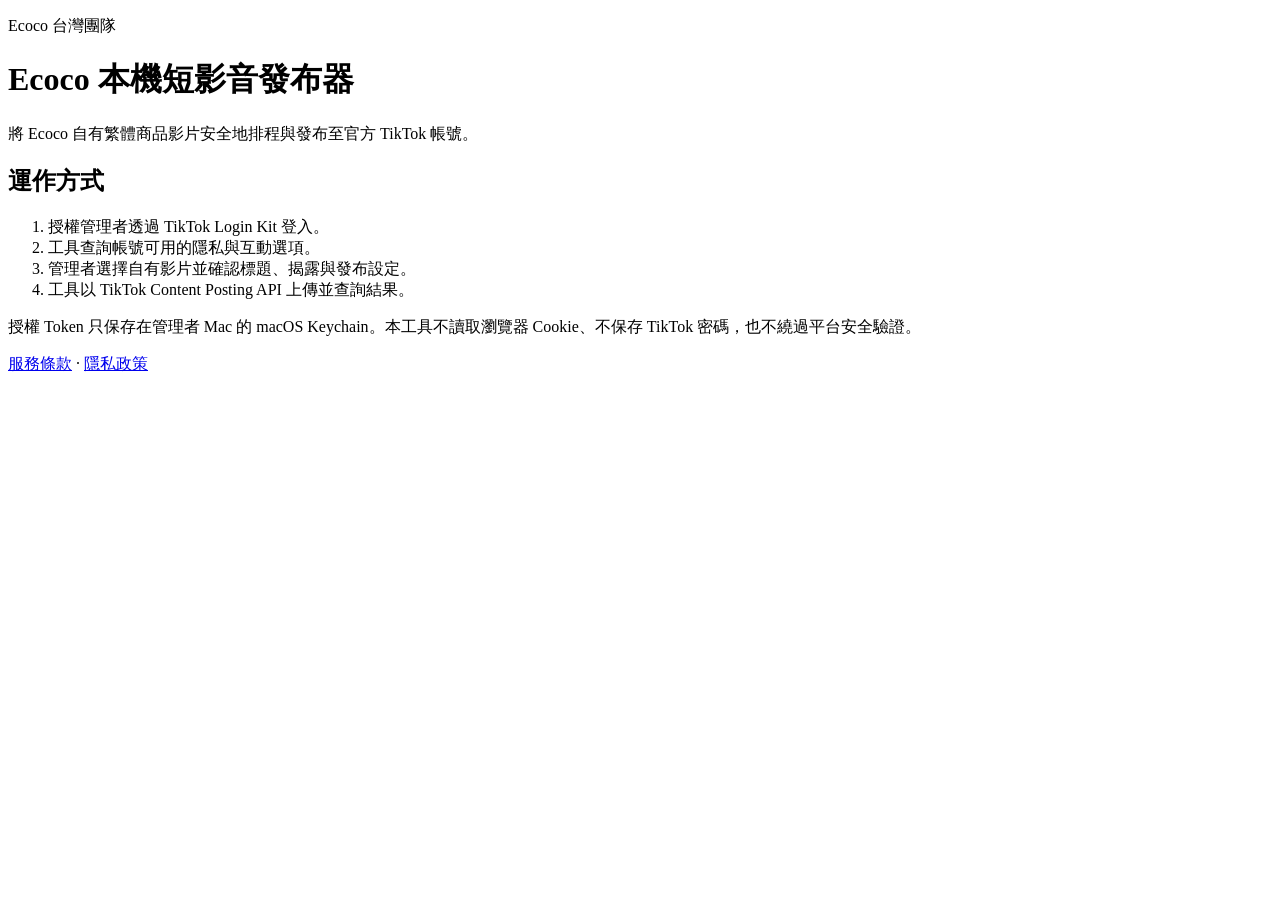
==== index.html @ 071a47ad "Create index.html" ====
<!doctype html>
<html lang="zh-Hant">
<head>
  <meta charset="utf-8">
  <meta name="viewport" content="width=device-width, initial-scale=1">
  <title>Ecoco 本機短影音發布器</title>
  <link rel="stylesheet" href="legal.css">
</head>
<body>
  <main>
    <p class="eyebrow">Ecoco 台灣團隊</p>
    <h1>Ecoco 本機短影音發布器</h1>
    <p class="lead">將 Ecoco 自有繁體商品影片安全地排程與發布至官方 TikTok 帳號。</p>

    <h2>運作方式</h2>
    <ol>
      <li>授權管理者透過 TikTok Login Kit 登入。</li>
      <li>工具查詢帳號可用的隱私與互動選項。</li>
      <li>管理者選擇自有影片並確認標題、揭露與發布設定。</li>
      <li>工具以 TikTok Content Posting API 上傳並查詢結果。</li>
    </ol>

    <p>授權 Token 只保存在管理者 Mac 的 macOS Keychain。本工具不讀取瀏覽器 Cookie、不保存 TikTok 密碼，也不繞過平台安全驗證。</p>

    <p class="footer"><a href="tiktok-terms.html">服務條款</a> · <a href="tiktok-privacy-policy.html">隱私政策</a></p>
  </main>
</body>
</html>
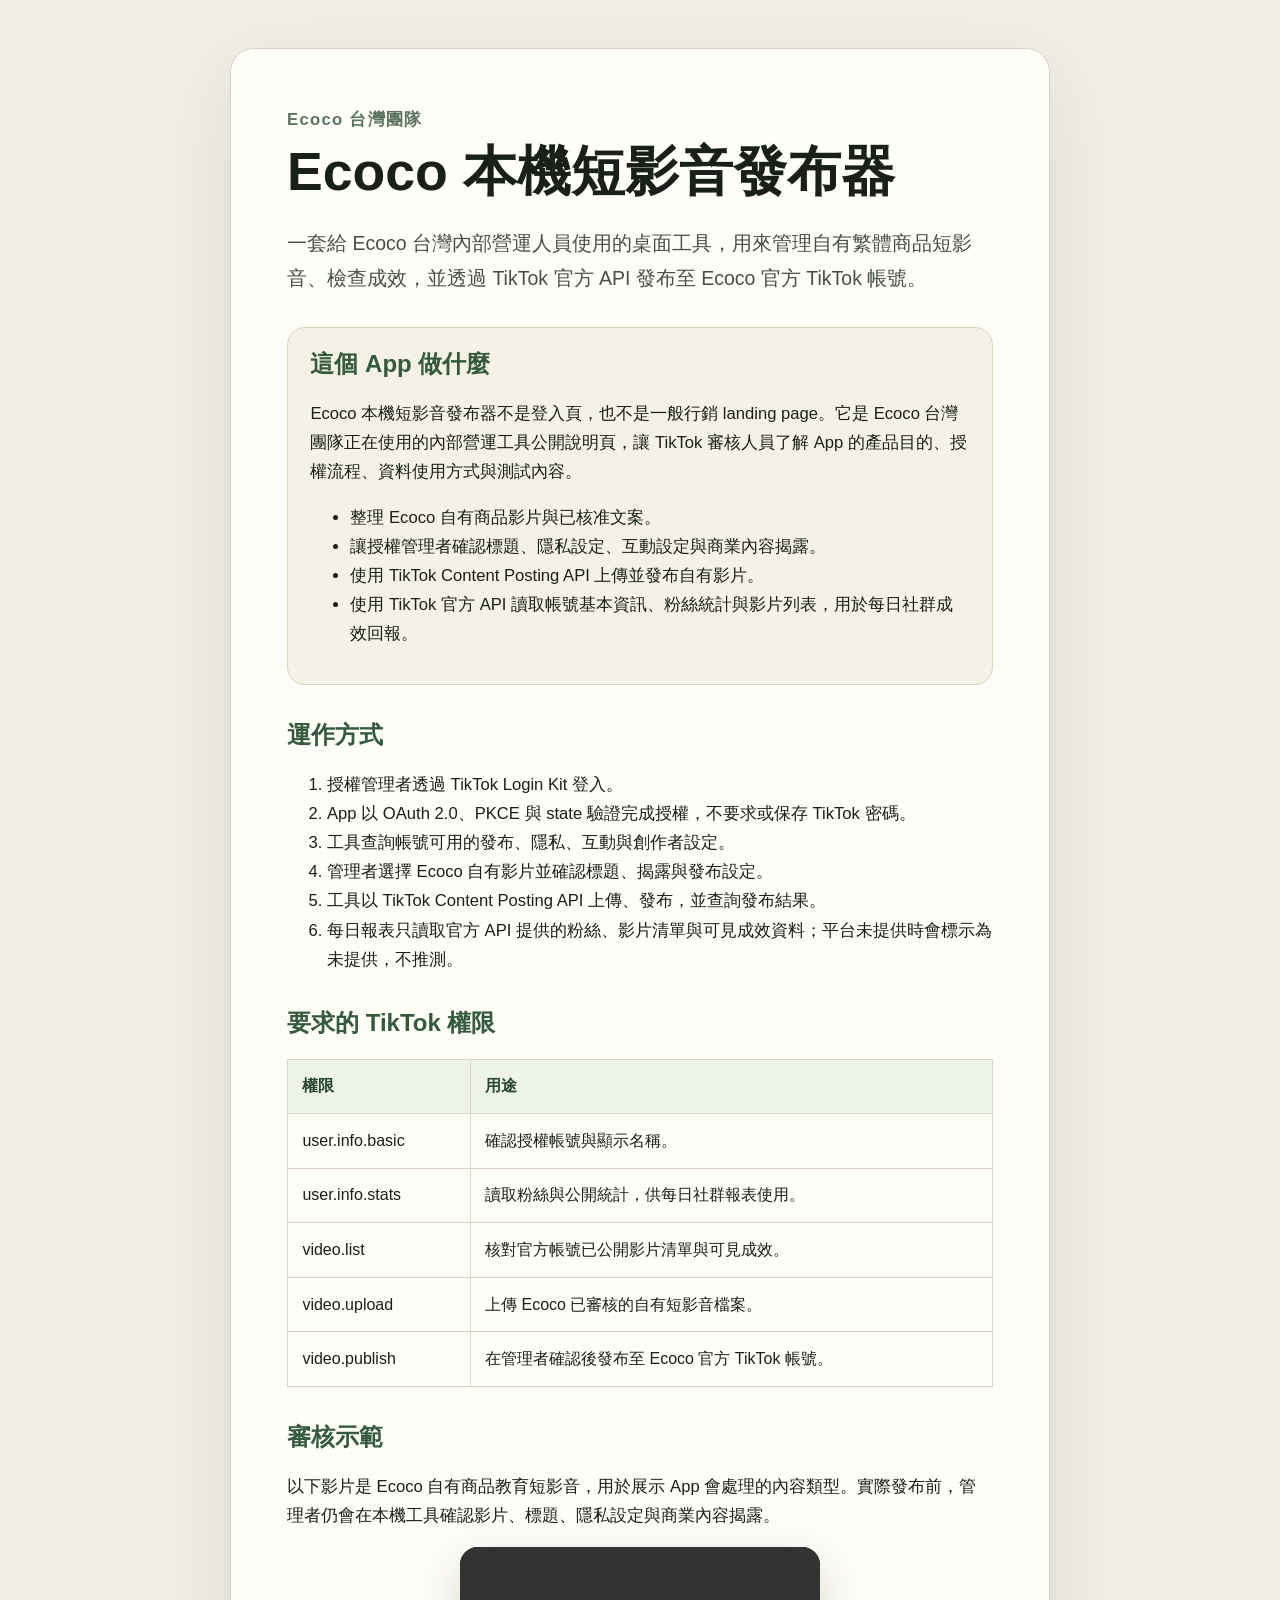
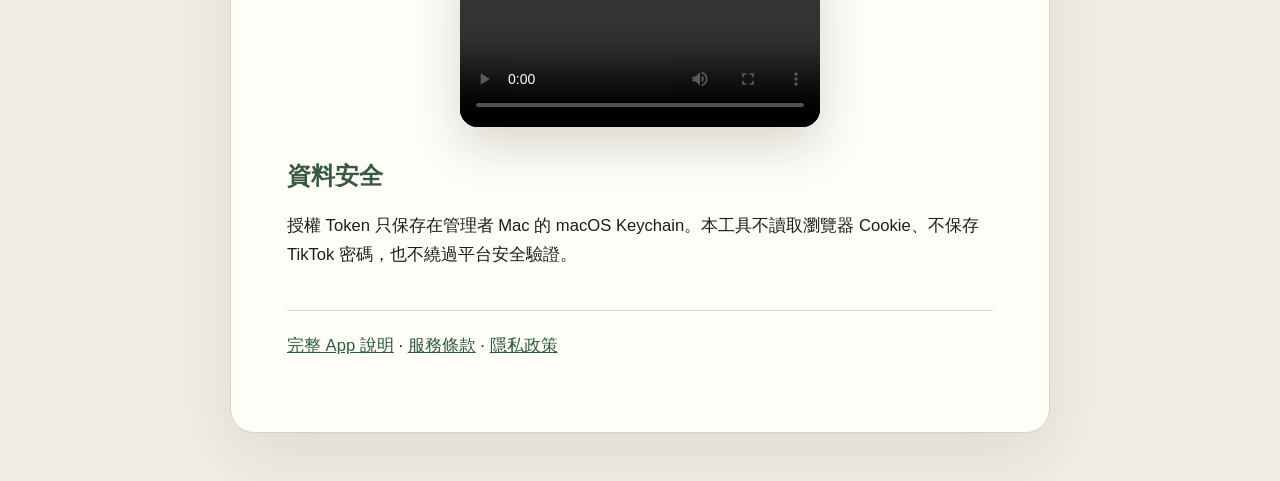
==== commit 6bdec1bf: "Expand TikTok review website" ====
--- a/index.html
+++ b/index.html
@@ -10,19 +10,54 @@
   <main>
     <p class="eyebrow">Ecoco 台灣團隊</p>
     <h1>Ecoco 本機短影音發布器</h1>
-    <p class="lead">將 Ecoco 自有繁體商品影片安全地排程與發布至官方 TikTok 帳號。</p>
+    <p class="lead">一套給 Ecoco 台灣內部營運人員使用的桌面工具，用來管理自有繁體商品短影音、檢查成效，並透過 TikTok 官方 API 發布至 Ecoco 官方 TikTok 帳號。</p>
+
+    <section class="panel">
+      <h2>這個 App 做什麼</h2>
+      <p>Ecoco 本機短影音發布器不是登入頁，也不是一般行銷 landing page。它是 Ecoco 台灣團隊正在使用的內部營運工具公開說明頁，讓 TikTok 審核人員了解 App 的產品目的、授權流程、資料使用方式與測試內容。</p>
+      <ul>
+        <li>整理 Ecoco 自有商品影片與已核准文案。</li>
+        <li>讓授權管理者確認標題、隱私設定、互動設定與商業內容揭露。</li>
+        <li>使用 TikTok Content Posting API 上傳並發布自有影片。</li>
+        <li>使用 TikTok 官方 API 讀取帳號基本資訊、粉絲統計與影片列表，用於每日社群成效回報。</li>
+      </ul>
+    </section>
 
     <h2>運作方式</h2>
     <ol>
       <li>授權管理者透過 TikTok Login Kit 登入。</li>
-      <li>工具查詢帳號可用的隱私與互動選項。</li>
-      <li>管理者選擇自有影片並確認標題、揭露與發布設定。</li>
-      <li>工具以 TikTok Content Posting API 上傳並查詢結果。</li>
+      <li>App 以 OAuth 2.0、PKCE 與 state 驗證完成授權，不要求或保存 TikTok 密碼。</li>
+      <li>工具查詢帳號可用的發布、隱私、互動與創作者設定。</li>
+      <li>管理者選擇 Ecoco 自有影片並確認標題、揭露與發布設定。</li>
+      <li>工具以 TikTok Content Posting API 上傳、發布，並查詢發布結果。</li>
+      <li>每日報表只讀取官方 API 提供的粉絲、影片清單與可見成效資料；平台未提供時會標示為未提供，不推測。</li>
     </ol>
 
+    <h2>要求的 TikTok 權限</h2>
+    <table>
+      <thead>
+        <tr>
+          <th>權限</th>
+          <th>用途</th>
+        </tr>
+      </thead>
+      <tbody>
+        <tr><td>user.info.basic</td><td>確認授權帳號與顯示名稱。</td></tr>
+        <tr><td>user.info.stats</td><td>讀取粉絲與公開統計，供每日社群報表使用。</td></tr>
+        <tr><td>video.list</td><td>核對官方帳號已公開影片清單與可見成效。</td></tr>
+        <tr><td>video.upload</td><td>上傳 Ecoco 已審核的自有短影音檔案。</td></tr>
+        <tr><td>video.publish</td><td>在管理者確認後發布至 Ecoco 官方 TikTok 帳號。</td></tr>
+      </tbody>
+    </table>
+
+    <h2>審核示範</h2>
+    <p>以下影片是 Ecoco 自有商品教育短影音，用於展示 App 會處理的內容類型。實際發布前，管理者仍會在本機工具確認影片、標題、隱私設定與商業內容揭露。</p>
+    <video class="demo-video" controls playsinline preload="metadata" src="media/E24235_traditional_9x16.mp4"></video>
+
+    <h2>資料安全</h2>
     <p>授權 Token 只保存在管理者 Mac 的 macOS Keychain。本工具不讀取瀏覽器 Cookie、不保存 TikTok 密碼，也不繞過平台安全驗證。</p>
 
-    <p class="footer"><a href="tiktok-terms.html">服務條款</a> · <a href="tiktok-privacy-policy.html">隱私政策</a></p>
+    <p class="footer"><a href="tiktok-app.html">完整 App 說明</a> · <a href="tiktok-terms.html">服務條款</a> · <a href="tiktok-privacy-policy.html">隱私政策</a></p>
   </main>
 </body>
 </html>
--- a/legal.css
+++ b/legal.css
@@ -0,0 +1,72 @@
+:root {
+  color: #182019;
+  background: #f1eee7;
+  font-family: -apple-system, BlinkMacSystemFont, "PingFang TC", "Noto Sans TC", sans-serif;
+  line-height: 1.75;
+}
+
+* { box-sizing: border-box; }
+
+body {
+  margin: 0;
+  padding: 48px 20px;
+}
+
+main {
+  max-width: 820px;
+  margin: 0 auto;
+  padding: clamp(28px, 6vw, 56px);
+  background: #fffdf8;
+  border: 1px solid #d9d2c4;
+  border-radius: 24px;
+  box-shadow: 0 24px 72px rgba(45, 39, 28, .10);
+}
+
+h1, h2 { line-height: 1.3; }
+h1 { margin: .2rem 0; font-size: clamp(2rem, 5vw, 3.35rem); }
+h2 { margin-top: 2.1rem; color: #355b3e; }
+h3 { margin: 0 0 .35rem; color: #243b2a; }
+p, li { font-size: 1.04rem; }
+a { color: #285f38; }
+table { width: 100%; border-collapse: collapse; margin: 1rem 0 1.5rem; overflow-wrap: anywhere; }
+th, td { padding: .8rem .9rem; border: 1px solid #ddd4c3; text-align: left; vertical-align: top; }
+th { background: #eef3e8; color: #294831; }
+.eyebrow { margin: 0; color: #5b745f; font-weight: 700; letter-spacing: .08em; }
+.updated { color: #746e63; font-size: .95rem; }
+.lead { font-size: 1.22rem; color: #465048; }
+.panel {
+  margin: 2rem 0;
+  padding: 1.25rem 1.4rem;
+  background: #f6f1e6;
+  border: 1px solid #ded2bd;
+  border-radius: 18px;
+}
+.panel h2 { margin-top: 0; }
+.grid {
+  display: grid;
+  grid-template-columns: repeat(2, minmax(0, 1fr));
+  gap: 1rem;
+}
+.card {
+  padding: 1.1rem;
+  background: #f9f6ee;
+  border: 1px solid #ded7ca;
+  border-radius: 16px;
+}
+.card p { margin-bottom: 0; }
+.demo-video {
+  display: block;
+  width: min(100%, 360px);
+  max-height: 640px;
+  margin: 1rem auto;
+  background: #111;
+  border-radius: 18px;
+  box-shadow: 0 18px 48px rgba(45, 39, 28, .18);
+}
+.footer { margin-top: 2.5rem; padding-top: 1.25rem; border-top: 1px solid #ded7ca; }
+
+@media (max-width: 720px) {
+  body { padding: 24px 12px; }
+  .grid { grid-template-columns: 1fr; }
+  th, td { padding: .7rem; }
+}
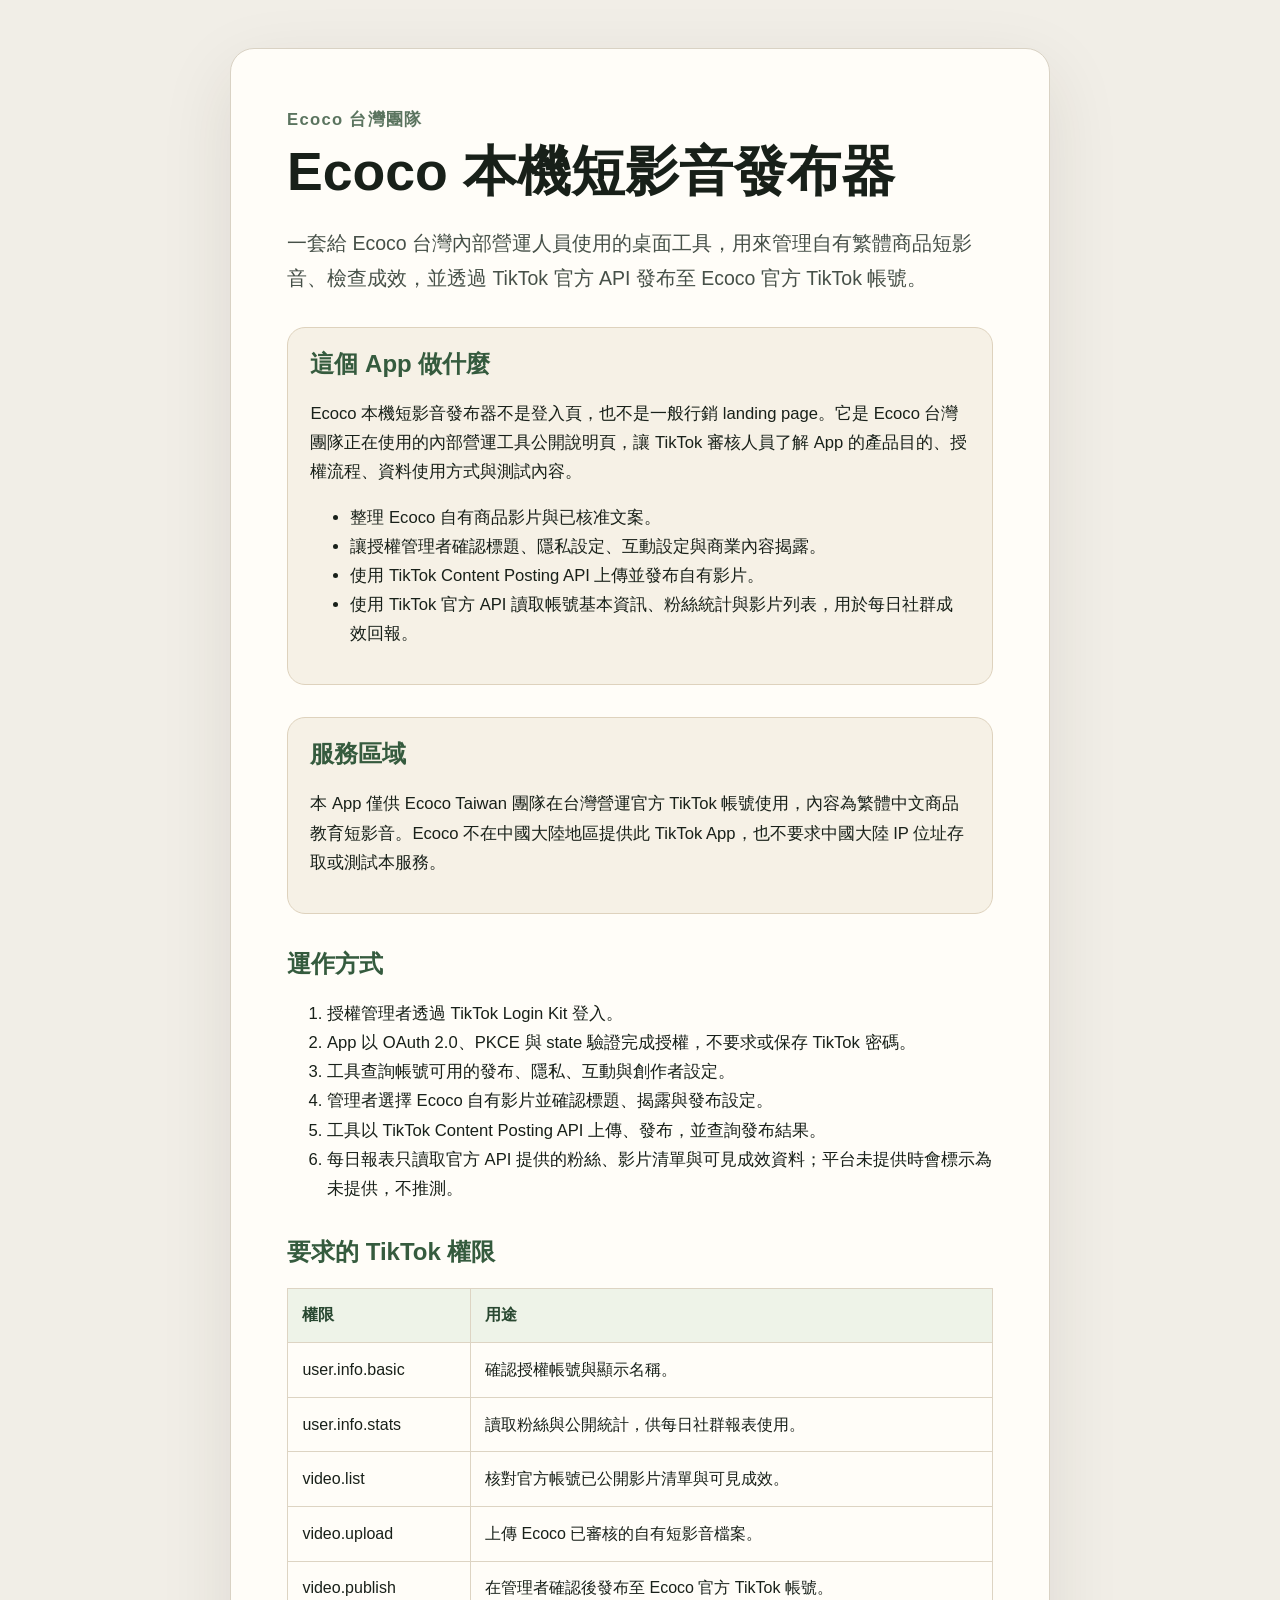
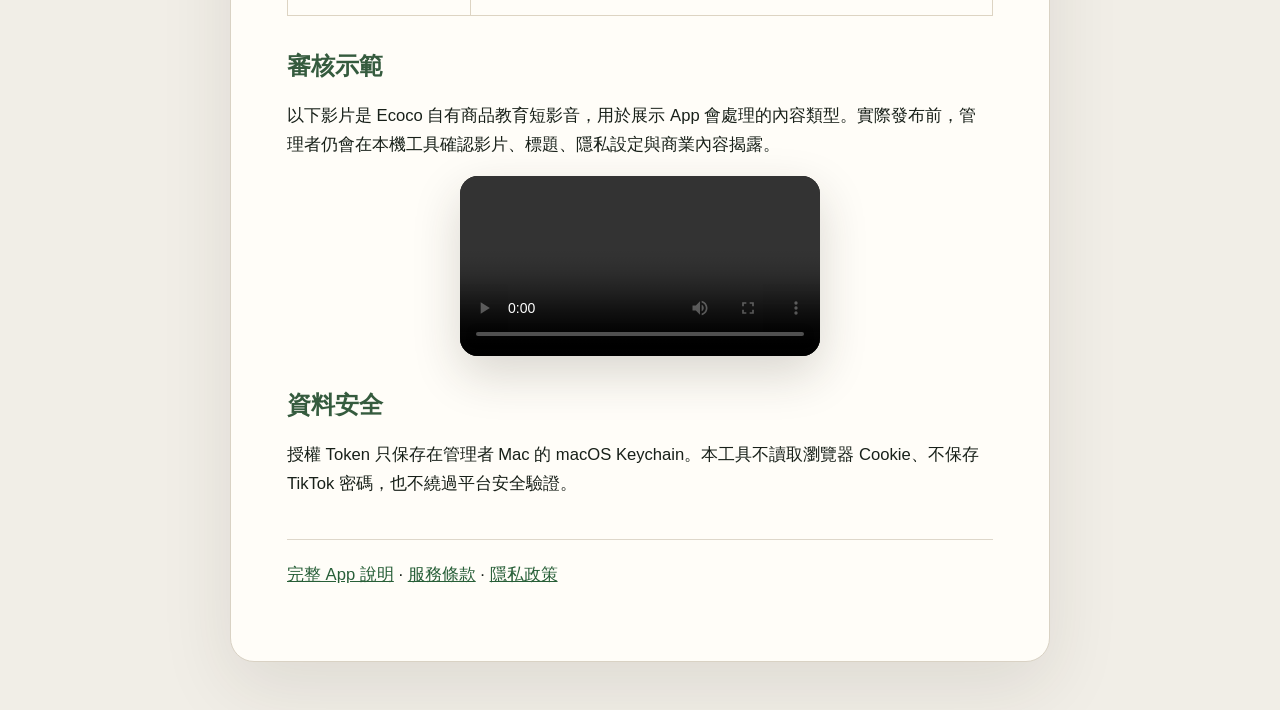
==== commit 0c845621: "Clarify TikTok Taiwan service region" ====
--- a/index.html
+++ b/index.html
@@ -21,6 +21,11 @@
         <li>使用 TikTok Content Posting API 上傳並發布自有影片。</li>
         <li>使用 TikTok 官方 API 讀取帳號基本資訊、粉絲統計與影片列表，用於每日社群成效回報。</li>
       </ul>
+    </section>
+
+    <section class="panel">
+      <h2>服務區域</h2>
+      <p>本 App 僅供 Ecoco Taiwan 團隊在台灣營運官方 TikTok 帳號使用，內容為繁體中文商品教育短影音。Ecoco 不在中國大陸地區提供此 TikTok App，也不要求中國大陸 IP 位址存取或測試本服務。</p>
     </section>
 
     <h2>運作方式</h2>
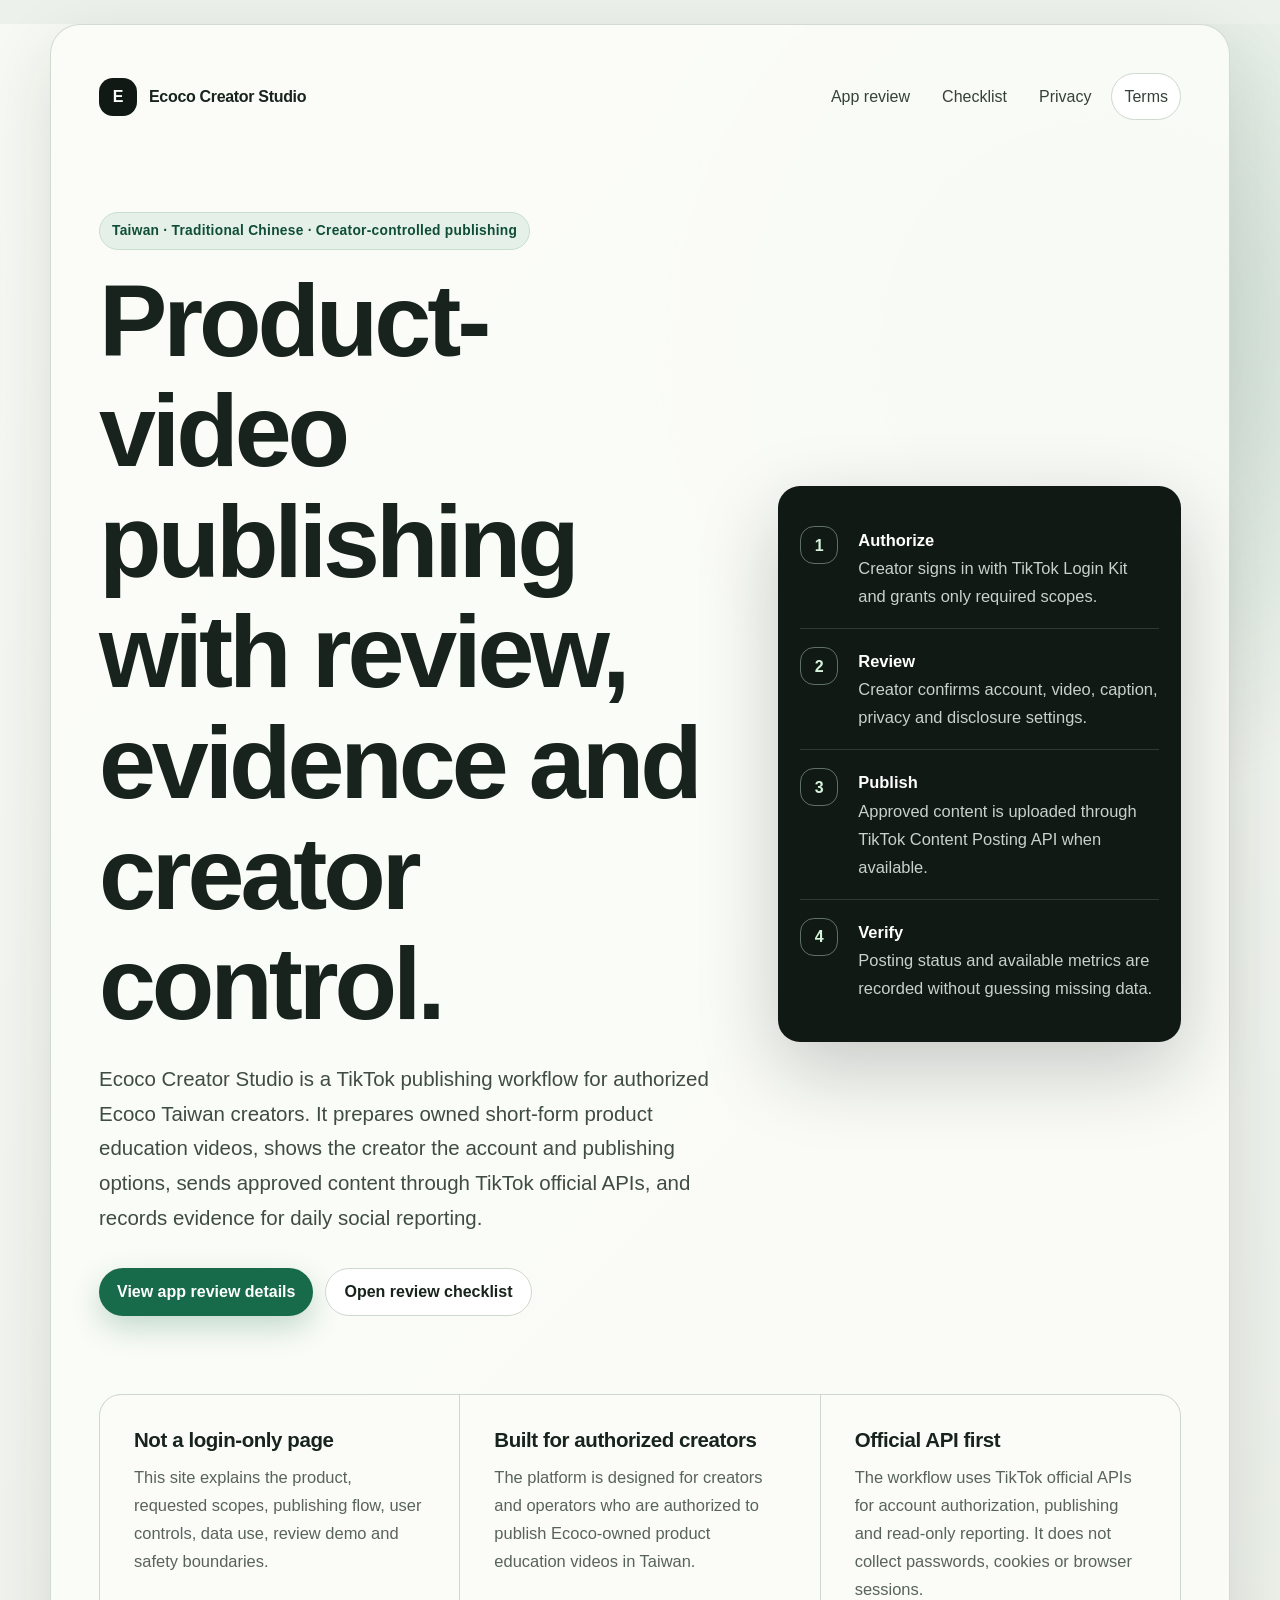
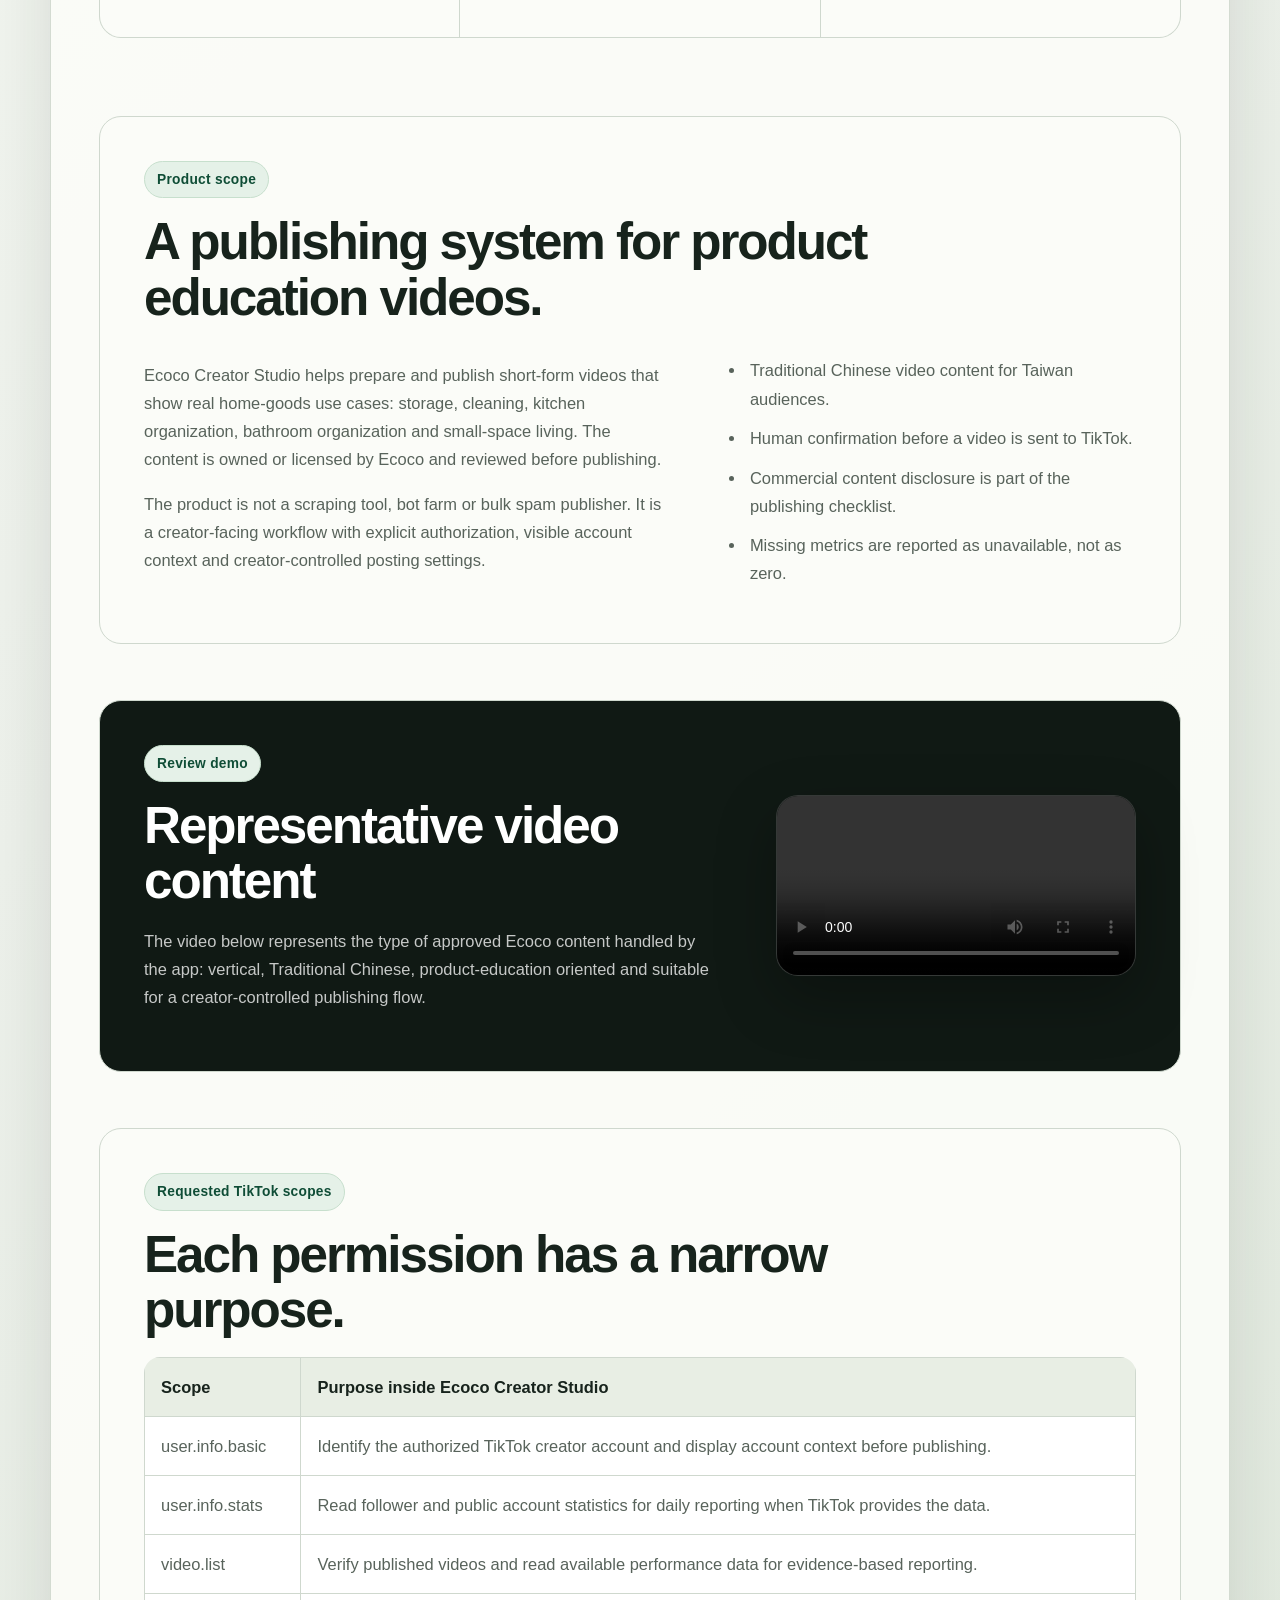
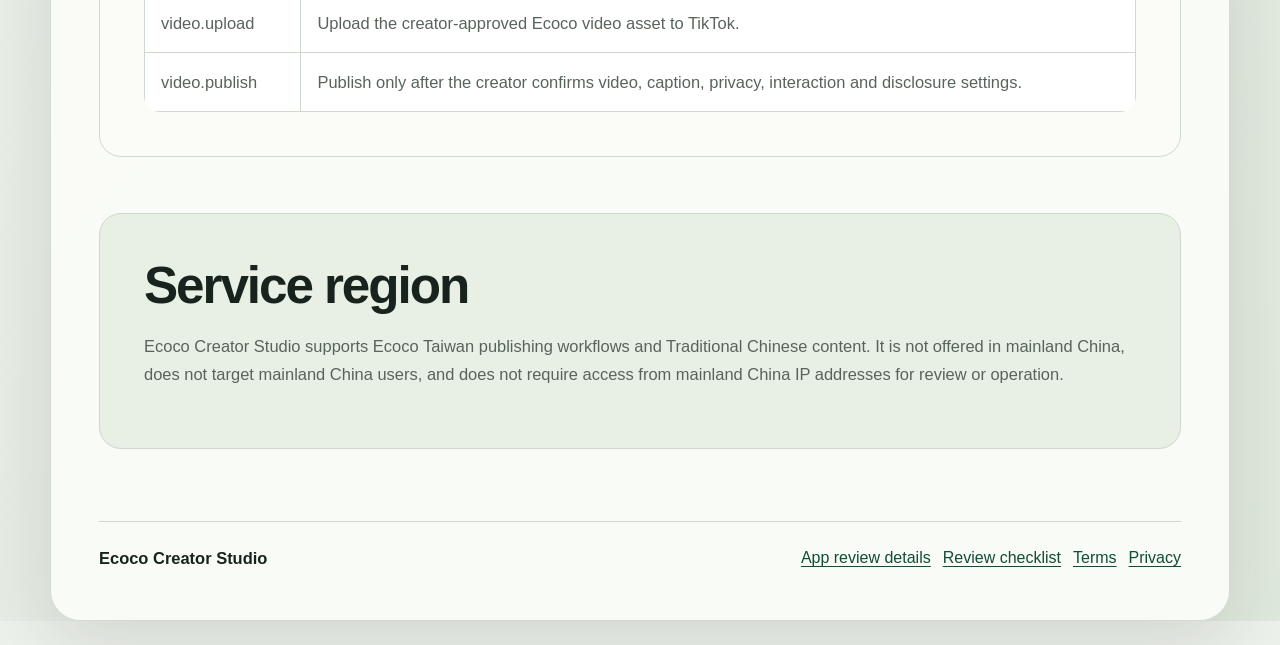
==== commit 98342563: "Upgrade TikTok app review website" ====
--- a/index.html
+++ b/index.html
@@ -3,66 +3,134 @@
 <head>
   <meta charset="utf-8">
   <meta name="viewport" content="width=device-width, initial-scale=1">
-  <title>Ecoco 本機短影音發布器</title>
+  <meta name="description" content="Ecoco Creator Studio helps authorized Taiwan-based creators prepare, review, publish and verify product education videos through TikTok official APIs.">
+  <title>Ecoco Creator Studio｜TikTok Content Publishing Platform</title>
   <link rel="stylesheet" href="legal.css">
 </head>
 <body>
-  <main>
-    <p class="eyebrow">Ecoco 台灣團隊</p>
-    <h1>Ecoco 本機短影音發布器</h1>
-    <p class="lead">一套給 Ecoco 台灣內部營運人員使用的桌面工具，用來管理自有繁體商品短影音、檢查成效，並透過 TikTok 官方 API 發布至 Ecoco 官方 TikTok 帳號。</p>
+  <main class="site-shell">
+    <nav class="topbar" aria-label="主要導覽">
+      <a class="brand" href="index.html" aria-label="Ecoco Creator Studio home">
+        <span class="brand-mark">E</span>
+        <span>Ecoco Creator Studio</span>
+      </a>
+      <div class="nav-links">
+        <a href="tiktok-app.html">App review</a>
+        <a href="review-checklist.html">Checklist</a>
+        <a href="tiktok-privacy-policy.html">Privacy</a>
+        <a class="nav-cta" href="tiktok-terms.html">Terms</a>
+      </div>
+    </nav>
 
-    <section class="panel">
-      <h2>這個 App 做什麼</h2>
-      <p>Ecoco 本機短影音發布器不是登入頁，也不是一般行銷 landing page。它是 Ecoco 台灣團隊正在使用的內部營運工具公開說明頁，讓 TikTok 審核人員了解 App 的產品目的、授權流程、資料使用方式與測試內容。</p>
-      <ul>
-        <li>整理 Ecoco 自有商品影片與已核准文案。</li>
-        <li>讓授權管理者確認標題、隱私設定、互動設定與商業內容揭露。</li>
-        <li>使用 TikTok Content Posting API 上傳並發布自有影片。</li>
-        <li>使用 TikTok 官方 API 讀取帳號基本資訊、粉絲統計與影片列表，用於每日社群成效回報。</li>
-      </ul>
+    <section class="hero split">
+      <div class="hero-copy">
+        <p class="status-pill">Taiwan · Traditional Chinese · Creator-controlled publishing</p>
+        <h1>Product-video publishing with review, evidence and creator control.</h1>
+        <p class="lead">Ecoco Creator Studio is a TikTok publishing workflow for authorized Ecoco Taiwan creators. It prepares owned short-form product education videos, shows the creator the account and publishing options, sends approved content through TikTok official APIs, and records evidence for daily social reporting.</p>
+        <div class="actions">
+          <a class="button primary" href="tiktok-app.html">View app review details</a>
+          <a class="button secondary" href="review-checklist.html">Open review checklist</a>
+        </div>
+      </div>
+      <aside class="hero-card" aria-label="Publishing workflow summary">
+        <div class="workflow-line">
+          <span>1</span>
+          <p><strong>Authorize</strong><br>Creator signs in with TikTok Login Kit and grants only required scopes.</p>
+        </div>
+        <div class="workflow-line">
+          <span>2</span>
+          <p><strong>Review</strong><br>Creator confirms account, video, caption, privacy and disclosure settings.</p>
+        </div>
+        <div class="workflow-line">
+          <span>3</span>
+          <p><strong>Publish</strong><br>Approved content is uploaded through TikTok Content Posting API when available.</p>
+        </div>
+        <div class="workflow-line">
+          <span>4</span>
+          <p><strong>Verify</strong><br>Posting status and available metrics are recorded without guessing missing data.</p>
+        </div>
+      </aside>
     </section>
 
-    <section class="panel">
-      <h2>服務區域</h2>
-      <p>本 App 僅供 Ecoco Taiwan 團隊在台灣營運官方 TikTok 帳號使用，內容為繁體中文商品教育短影音。Ecoco 不在中國大陸地區提供此 TikTok App，也不要求中國大陸 IP 位址存取或測試本服務。</p>
+    <section class="proof-grid" aria-label="Product assurances">
+      <article>
+        <h2>Not a login-only page</h2>
+        <p>This site explains the product, requested scopes, publishing flow, user controls, data use, review demo and safety boundaries.</p>
+      </article>
+      <article>
+        <h2>Built for authorized creators</h2>
+        <p>The platform is designed for creators and operators who are authorized to publish Ecoco-owned product education videos in Taiwan.</p>
+      </article>
+      <article>
+        <h2>Official API first</h2>
+        <p>The workflow uses TikTok official APIs for account authorization, publishing and read-only reporting. It does not collect passwords, cookies or browser sessions.</p>
+      </article>
     </section>
 
-    <h2>運作方式</h2>
-    <ol>
-      <li>授權管理者透過 TikTok Login Kit 登入。</li>
-      <li>App 以 OAuth 2.0、PKCE 與 state 驗證完成授權，不要求或保存 TikTok 密碼。</li>
-      <li>工具查詢帳號可用的發布、隱私、互動與創作者設定。</li>
-      <li>管理者選擇 Ecoco 自有影片並確認標題、揭露與發布設定。</li>
-      <li>工具以 TikTok Content Posting API 上傳、發布，並查詢發布結果。</li>
-      <li>每日報表只讀取官方 API 提供的粉絲、影片清單與可見成效資料；平台未提供時會標示為未提供，不推測。</li>
-    </ol>
+    <section class="section-block">
+      <div class="section-heading">
+        <p class="label">Product scope</p>
+        <h2>A publishing system for product education videos.</h2>
+      </div>
+      <div class="two-column">
+        <div>
+          <p>Ecoco Creator Studio helps prepare and publish short-form videos that show real home-goods use cases: storage, cleaning, kitchen organization, bathroom organization and small-space living. The content is owned or licensed by Ecoco and reviewed before publishing.</p>
+          <p>The product is not a scraping tool, bot farm or bulk spam publisher. It is a creator-facing workflow with explicit authorization, visible account context and creator-controlled posting settings.</p>
+        </div>
+        <ul class="check-list">
+          <li>Traditional Chinese video content for Taiwan audiences.</li>
+          <li>Human confirmation before a video is sent to TikTok.</li>
+          <li>Commercial content disclosure is part of the publishing checklist.</li>
+          <li>Missing metrics are reported as unavailable, not as zero.</li>
+        </ul>
+      </div>
+    </section>
 
-    <h2>要求的 TikTok 權限</h2>
-    <table>
-      <thead>
-        <tr>
-          <th>權限</th>
-          <th>用途</th>
-        </tr>
-      </thead>
-      <tbody>
-        <tr><td>user.info.basic</td><td>確認授權帳號與顯示名稱。</td></tr>
-        <tr><td>user.info.stats</td><td>讀取粉絲與公開統計，供每日社群報表使用。</td></tr>
-        <tr><td>video.list</td><td>核對官方帳號已公開影片清單與可見成效。</td></tr>
-        <tr><td>video.upload</td><td>上傳 Ecoco 已審核的自有短影音檔案。</td></tr>
-        <tr><td>video.publish</td><td>在管理者確認後發布至 Ecoco 官方 TikTok 帳號。</td></tr>
-      </tbody>
-    </table>
+    <section class="section-block visual-demo">
+      <div>
+        <p class="label">Review demo</p>
+        <h2>Representative video content</h2>
+        <p>The video below represents the type of approved Ecoco content handled by the app: vertical, Traditional Chinese, product-education oriented and suitable for a creator-controlled publishing flow.</p>
+      </div>
+      <video class="demo-video" controls playsinline preload="metadata" src="media/E24235_traditional_9x16.mp4"></video>
+    </section>
 
-    <h2>審核示範</h2>
-    <p>以下影片是 Ecoco 自有商品教育短影音，用於展示 App 會處理的內容類型。實際發布前，管理者仍會在本機工具確認影片、標題、隱私設定與商業內容揭露。</p>
-    <video class="demo-video" controls playsinline preload="metadata" src="media/E24235_traditional_9x16.mp4"></video>
+    <section class="section-block">
+      <div class="section-heading">
+        <p class="label">Requested TikTok scopes</p>
+        <h2>Each permission has a narrow purpose.</h2>
+      </div>
+      <table>
+        <thead>
+          <tr>
+            <th>Scope</th>
+            <th>Purpose inside Ecoco Creator Studio</th>
+          </tr>
+        </thead>
+        <tbody>
+          <tr><td>user.info.basic</td><td>Identify the authorized TikTok creator account and display account context before publishing.</td></tr>
+          <tr><td>user.info.stats</td><td>Read follower and public account statistics for daily reporting when TikTok provides the data.</td></tr>
+          <tr><td>video.list</td><td>Verify published videos and read available performance data for evidence-based reporting.</td></tr>
+          <tr><td>video.upload</td><td>Upload the creator-approved Ecoco video asset to TikTok.</td></tr>
+          <tr><td>video.publish</td><td>Publish only after the creator confirms video, caption, privacy, interaction and disclosure settings.</td></tr>
+        </tbody>
+      </table>
+    </section>
 
-    <h2>資料安全</h2>
-    <p>授權 Token 只保存在管理者 Mac 的 macOS Keychain。本工具不讀取瀏覽器 Cookie、不保存 TikTok 密碼，也不繞過平台安全驗證。</p>
+    <section class="section-block region-note">
+      <h2>Service region</h2>
+      <p>Ecoco Creator Studio supports Ecoco Taiwan publishing workflows and Traditional Chinese content. It is not offered in mainland China, does not target mainland China users, and does not require access from mainland China IP addresses for review or operation.</p>
+    </section>
 
-    <p class="footer"><a href="tiktok-app.html">完整 App 說明</a> · <a href="tiktok-terms.html">服務條款</a> · <a href="tiktok-privacy-policy.html">隱私政策</a></p>
+    <footer class="footer">
+      <p>Ecoco Creator Studio</p>
+      <div>
+        <a href="tiktok-app.html">App review details</a>
+        <a href="review-checklist.html">Review checklist</a>
+        <a href="tiktok-terms.html">Terms</a>
+        <a href="tiktok-privacy-policy.html">Privacy</a>
+      </div>
+    </footer>
   </main>
 </body>
 </html>
--- a/legal.css
+++ b/legal.css
@@ -1,72 +1,441 @@
 :root {
-  color: #182019;
-  background: #f1eee7;
-  font-family: -apple-system, BlinkMacSystemFont, "PingFang TC", "Noto Sans TC", sans-serif;
-  line-height: 1.75;
+  color: #17231c;
+  background: #edf1eb;
+  font-family: ui-sans-serif, -apple-system, BlinkMacSystemFont, "PingFang TC", "Noto Sans TC", "Helvetica Neue", Arial, sans-serif;
+  line-height: 1.7;
+  font-size: 16px;
+  --ink: #17231c;
+  --muted: #58635b;
+  --line: #cfd8ce;
+  --surface: #fbfcf8;
+  --surface-2: #f3f6ef;
+  --accent: #176b4a;
+  --accent-strong: #0f4d36;
+  --dark: #101914;
+  --shadow: 0 24px 70px rgba(21, 37, 26, .12);
+  --radius: 22px;
 }
 
 * { box-sizing: border-box; }
+
+html { scroll-behavior: smooth; }
 
 body {
   margin: 0;
-  padding: 48px 20px;
-}
-
-main {
-  max-width: 820px;
-  margin: 0 auto;
-  padding: clamp(28px, 6vw, 56px);
-  background: #fffdf8;
-  border: 1px solid #d9d2c4;
-  border-radius: 24px;
-  box-shadow: 0 24px 72px rgba(45, 39, 28, .10);
-}
-
-h1, h2 { line-height: 1.3; }
-h1 { margin: .2rem 0; font-size: clamp(2rem, 5vw, 3.35rem); }
-h2 { margin-top: 2.1rem; color: #355b3e; }
-h3 { margin: 0 0 .35rem; color: #243b2a; }
-p, li { font-size: 1.04rem; }
-a { color: #285f38; }
-table { width: 100%; border-collapse: collapse; margin: 1rem 0 1.5rem; overflow-wrap: anywhere; }
-th, td { padding: .8rem .9rem; border: 1px solid #ddd4c3; text-align: left; vertical-align: top; }
-th { background: #eef3e8; color: #294831; }
-.eyebrow { margin: 0; color: #5b745f; font-weight: 700; letter-spacing: .08em; }
-.updated { color: #746e63; font-size: .95rem; }
-.lead { font-size: 1.22rem; color: #465048; }
-.panel {
-  margin: 2rem 0;
-  padding: 1.25rem 1.4rem;
-  background: #f6f1e6;
-  border: 1px solid #ded2bd;
-  border-radius: 18px;
-}
-.panel h2 { margin-top: 0; }
-.grid {
-  display: grid;
-  grid-template-columns: repeat(2, minmax(0, 1fr));
-  gap: 1rem;
-}
-.card {
-  padding: 1.1rem;
-  background: #f9f6ee;
-  border: 1px solid #ded7ca;
-  border-radius: 16px;
-}
-.card p { margin-bottom: 0; }
+  min-height: 100dvh;
+  background:
+    radial-gradient(circle at 85% 8%, rgba(23, 107, 74, .18), transparent 30rem),
+    linear-gradient(135deg, #f7faf4 0%, #edf1eb 48%, #dfe8dc 100%);
+}
+
+body::selection {
+  background: #176b4a;
+  color: white;
+}
+
+a {
+  color: var(--accent-strong);
+  text-decoration-thickness: .08em;
+  text-underline-offset: .18em;
+}
+
+a:focus-visible,
+button:focus-visible {
+  outline: 3px solid rgba(23, 107, 74, .35);
+  outline-offset: 4px;
+  border-radius: 10px;
+}
+
+.site-shell {
+  width: min(1180px, calc(100% - 32px));
+  margin: 24px auto;
+  padding: clamp(20px, 4vw, 48px);
+  background: rgba(251, 252, 248, .92);
+  border: 1px solid rgba(207, 216, 206, .9);
+  border-radius: 30px;
+  box-shadow: var(--shadow);
+}
+
+.topbar {
+  display: flex;
+  align-items: center;
+  justify-content: space-between;
+  gap: 20px;
+  margin-bottom: clamp(44px, 8vw, 92px);
+}
+
+.brand {
+  display: inline-flex;
+  align-items: center;
+  gap: 12px;
+  color: var(--ink);
+  font-weight: 760;
+  text-decoration: none;
+  letter-spacing: -.02em;
+}
+
+.brand-mark {
+  display: grid;
+  place-items: center;
+  width: 38px;
+  height: 38px;
+  color: white;
+  background: var(--dark);
+  border-radius: 14px;
+  font-weight: 820;
+}
+
+.nav-links {
+  display: flex;
+  align-items: center;
+  gap: 8px;
+  flex-wrap: wrap;
+  justify-content: flex-end;
+}
+
+.nav-links a {
+  padding: 9px 12px;
+  color: #354139;
+  text-decoration: none;
+  border-radius: 999px;
+}
+
+.nav-links a:hover { background: #e8eee4; }
+
+.nav-cta {
+  border: 1px solid var(--line);
+  background: white;
+}
+
+.split {
+  display: grid;
+  grid-template-columns: minmax(0, 1.1fr) minmax(320px, .72fr);
+  gap: clamp(28px, 5vw, 64px);
+  align-items: center;
+}
+
+.hero {
+  margin-bottom: clamp(42px, 7vw, 78px);
+}
+
+.page-header {
+  max-width: 870px;
+  margin-bottom: clamp(34px, 6vw, 64px);
+}
+
+.page-header.compact {
+  max-width: 760px;
+  margin-bottom: 36px;
+}
+
+.status-pill,
+.label {
+  display: inline-flex;
+  width: fit-content;
+  margin: 0 0 16px;
+  padding: 6px 12px;
+  color: var(--accent-strong);
+  background: #e5f1e8;
+  border: 1px solid #c7dfcd;
+  border-radius: 999px;
+  font-size: .86rem;
+  font-weight: 760;
+  letter-spacing: .02em;
+}
+
+h1,
+h2,
+h3 {
+  margin: 0;
+  color: var(--ink);
+  line-height: 1.08;
+  letter-spacing: -.04em;
+}
+
+h1 {
+  max-width: 13ch;
+  font-size: clamp(3rem, 8vw, 6.8rem);
+}
+
+.page-header h1 {
+  max-width: 14ch;
+  font-size: clamp(2.55rem, 6vw, 5.4rem);
+}
+
+h2 {
+  font-size: clamp(1.8rem, 4vw, 3.25rem);
+  margin-bottom: 18px;
+}
+
+h3 {
+  font-size: 1.15rem;
+  letter-spacing: -.02em;
+}
+
+p,
+li,
+td,
+th {
+  color: var(--muted);
+  font-size: 1.03rem;
+}
+
+.lead {
+  max-width: 65ch;
+  margin: 22px 0 0;
+  color: #3f4b43;
+  font-size: clamp(1.08rem, 2vw, 1.28rem);
+}
+
+.actions {
+  display: flex;
+  gap: 12px;
+  flex-wrap: wrap;
+  margin-top: 32px;
+}
+
+.button {
+  display: inline-flex;
+  align-items: center;
+  justify-content: center;
+  min-height: 48px;
+  padding: 0 18px;
+  border-radius: 999px;
+  text-decoration: none;
+  font-weight: 760;
+}
+
+.button.primary {
+  color: white;
+  background: var(--accent);
+  box-shadow: 0 12px 30px rgba(23, 107, 74, .24);
+}
+
+.button.primary:hover { background: var(--accent-strong); }
+
+.button.secondary {
+  color: var(--ink);
+  background: white;
+  border: 1px solid var(--line);
+}
+
+.hero-card {
+  padding: 22px;
+  background: var(--dark);
+  border-radius: var(--radius);
+  box-shadow: 0 28px 80px rgba(15, 28, 20, .22);
+}
+
+.workflow-line {
+  display: grid;
+  grid-template-columns: 42px 1fr;
+  gap: 16px;
+  padding: 18px 0;
+  border-bottom: 1px solid rgba(255, 255, 255, .14);
+}
+
+.workflow-line:last-child { border-bottom: 0; }
+
+.workflow-line span {
+  display: grid;
+  place-items: center;
+  width: 38px;
+  height: 38px;
+  color: #d7f3dc;
+  border: 1px solid rgba(215, 243, 220, .4);
+  border-radius: 14px;
+  font-weight: 800;
+}
+
+.workflow-line p {
+  margin: 0;
+  color: #c8d1ca;
+}
+
+.workflow-line strong {
+  color: white;
+}
+
+.proof-grid {
+  display: grid;
+  grid-template-columns: repeat(3, minmax(0, 1fr));
+  gap: 1px;
+  overflow: hidden;
+  margin-bottom: clamp(42px, 7vw, 78px);
+  border: 1px solid var(--line);
+  border-radius: var(--radius);
+  background: var(--line);
+}
+
+.proof-grid article {
+  padding: clamp(20px, 3vw, 34px);
+  background: var(--surface);
+}
+
+.proof-grid h2 {
+  margin-bottom: 12px;
+  font-size: 1.28rem;
+  letter-spacing: -.02em;
+}
+
+.proof-grid p { margin: 0; }
+
+.section-block {
+  margin: clamp(28px, 5vw, 56px) 0;
+  padding: clamp(24px, 4vw, 44px);
+  background: var(--surface);
+  border: 1px solid var(--line);
+  border-radius: var(--radius);
+}
+
+.section-heading {
+  max-width: 760px;
+  margin-bottom: 20px;
+}
+
+.two-column {
+  display: grid;
+  grid-template-columns: minmax(0, 1fr) minmax(280px, .78fr);
+  gap: clamp(24px, 5vw, 58px);
+}
+
+.check-list,
+.timeline-list {
+  margin: 0;
+  padding-left: 1.2rem;
+}
+
+.check-list li,
+.timeline-list li {
+  margin: .72rem 0;
+  padding-left: .25rem;
+}
+
+.timeline-list strong {
+  color: var(--ink);
+}
+
+.visual-demo {
+  display: grid;
+  grid-template-columns: minmax(0, 1fr) minmax(240px, 360px);
+  gap: clamp(24px, 5vw, 56px);
+  align-items: center;
+  background: #101914;
+}
+
+.visual-demo h2,
+.visual-demo p:not(.label) {
+  color: white;
+}
+
+.visual-demo p:not(.label) {
+  opacity: .76;
+}
+
 .demo-video {
   display: block;
   width: min(100%, 360px);
   max-height: 640px;
-  margin: 1rem auto;
-  background: #111;
-  border-radius: 18px;
-  box-shadow: 0 18px 48px rgba(45, 39, 28, .18);
-}
-.footer { margin-top: 2.5rem; padding-top: 1.25rem; border-top: 1px solid #ded7ca; }
-
-@media (max-width: 720px) {
-  body { padding: 24px 12px; }
-  .grid { grid-template-columns: 1fr; }
-  th, td { padding: .7rem; }
-}
+  margin: 0 auto;
+  background: #090d0b;
+  border: 1px solid rgba(255, 255, 255, .18);
+  border-radius: 22px;
+  box-shadow: 0 22px 60px rgba(0, 0, 0, .28);
+}
+
+.region-note {
+  background: #e8f0e6;
+}
+
+table {
+  width: 100%;
+  margin: 14px 0 0;
+  border-collapse: collapse;
+  overflow-wrap: anywhere;
+  background: white;
+  border-radius: 16px;
+  overflow: hidden;
+}
+
+th,
+td {
+  padding: 15px 16px;
+  border: 1px solid var(--line);
+  text-align: left;
+  vertical-align: top;
+}
+
+th {
+  color: var(--ink);
+  background: #e8eee4;
+  font-weight: 780;
+}
+
+.legal-page h1 {
+  max-width: 16ch;
+}
+
+.footer {
+  display: flex;
+  align-items: center;
+  justify-content: space-between;
+  gap: 20px;
+  margin-top: clamp(36px, 6vw, 72px);
+  padding-top: 22px;
+  border-top: 1px solid var(--line);
+}
+
+.footer p {
+  margin: 0;
+  color: var(--ink);
+  font-weight: 760;
+}
+
+.footer div {
+  display: flex;
+  flex-wrap: wrap;
+  gap: 12px;
+  justify-content: flex-end;
+}
+
+@media (max-width: 860px) {
+  .site-shell {
+    width: min(100% - 18px, 1180px);
+    margin: 9px auto;
+    padding: 18px;
+    border-radius: 24px;
+  }
+
+  .topbar,
+  .footer {
+    align-items: flex-start;
+    flex-direction: column;
+  }
+
+  .nav-links {
+    justify-content: flex-start;
+  }
+
+  .split,
+  .proof-grid,
+  .two-column,
+  .visual-demo {
+    grid-template-columns: 1fr;
+  }
+
+  h1,
+  .page-header h1 {
+    max-width: 11ch;
+    font-size: clamp(2.7rem, 15vw, 4.6rem);
+  }
+
+  .proof-grid {
+    gap: 1px;
+  }
+
+  th,
+  td {
+    padding: 12px;
+    font-size: .95rem;
+  }
+}
